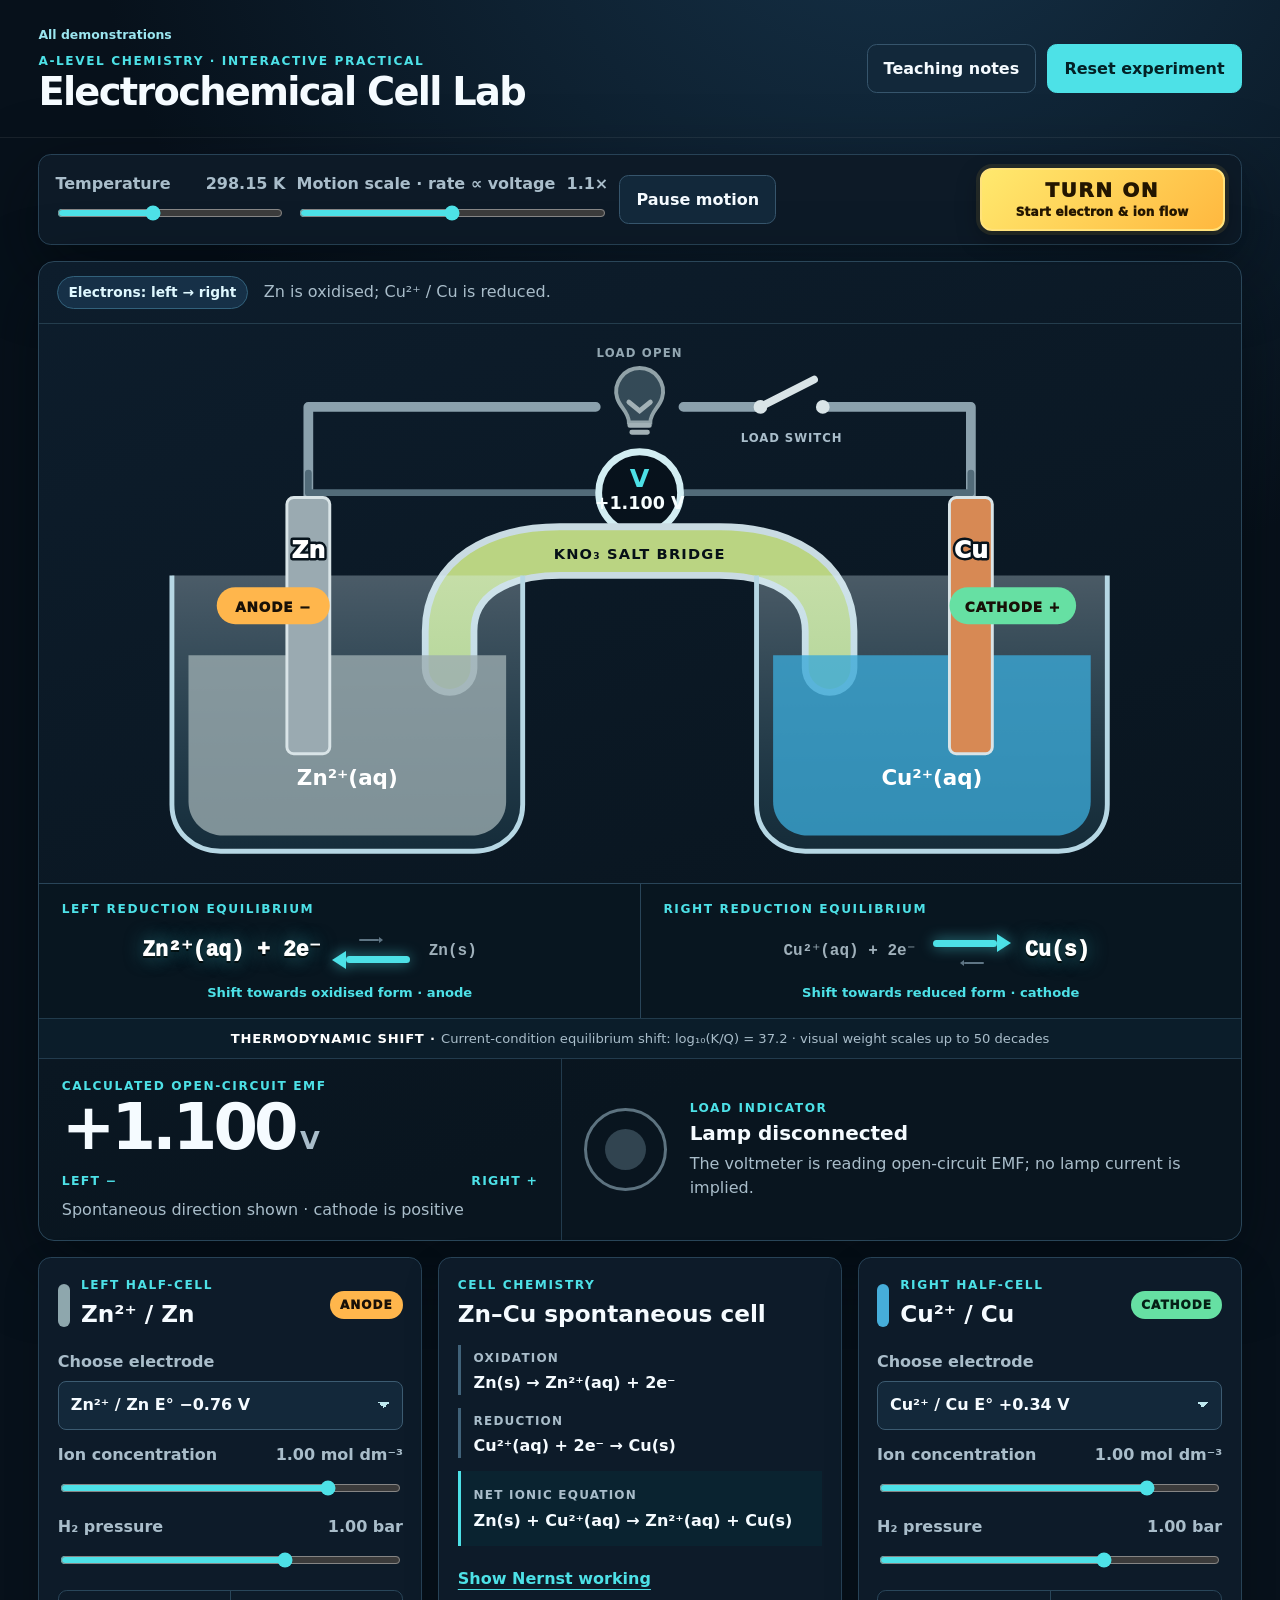
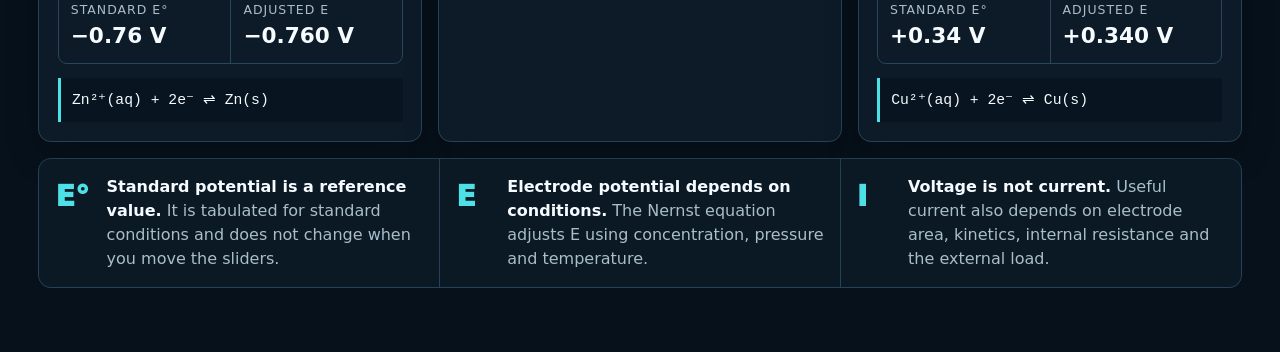
==== electrochemical-cells/index.html @ bd43c03f "Create Electrochemical Cell Lab section" ====
<!doctype html>
<html lang="en">
<head>
  <meta charset="utf-8">
  <meta name="viewport" content="width=device-width, initial-scale=1">
  <meta name="theme-color" content="#08131f">
  <title>Electrochemical Cell Lab</title>
  <meta name="description" content="Interactive A-level galvanic cell simulator with Nernst calculations and particle flow.">
  <link rel="stylesheet" href="styles.css?v=10">
</head>
<body>
  <a class="skip" href="#lab">Skip to simulator</a>
  <header class="topbar">
    <div>
      <a class="home-link" href="../">All demonstrations</a>
      <p class="eyebrow">A-level chemistry · interactive practical</p>
      <h1>Electrochemical Cell Lab</h1>
    </div>
    <div class="header-actions">
      <button class="button secondary" id="explainBtn" type="button" aria-haspopup="dialog">Teaching notes</button>
      <button class="button" id="resetBtn" type="button">Reset experiment</button>
    </div>
  </header>

  <main id="lab">
    <section class="control-strip" aria-label="Experiment controls">
      <label>Temperature <span><output id="tempOut">298.15</output> K</span>
        <input id="temperature" type="range" min="273.15" max="333.15" step="0.5" value="298.15">
      </label>
      <label>Motion scale · rate ∝ voltage <span><output id="speedOut">1.1×</output></span>
        <input id="speed" type="range" min="0.5" max="1.5" step="0.25" value="1">
      </label>
      <button class="button secondary" id="pauseBtn" type="button" aria-pressed="false">Pause motion</button>
      <button class="load-button" id="loadSwitch" type="button" aria-pressed="false">
        <span class="load-button-main">TURN ON</span>
        <span class="load-button-sub">Start electron &amp; ion flow</span>
      </button>
    </section>

    <section class="workspace" aria-label="Electrochemical cell experiment">
      <div class="bench-heading">
        <div class="status-pill" id="directionPill">Electrons: left → right</div>
        <p id="liveSummary" aria-live="polite">A spontaneous galvanic cell is ready.</p>
      </div>

      <div class="cell-stage">
        <svg id="cellSvg" viewBox="0 0 1200 570" role="img" aria-labelledby="svgTitle svgDesc">
          <title id="svgTitle">Interactive electrochemical cell diagram</title>
          <desc id="svgDesc">Two half-cells connected by an external wire, voltmeter, switchable lamp and salt bridge.</desc>
          <defs>
            <linearGradient id="glass" x1="0" y1="0" x2="0" y2="1"><stop offset="0" stop-color="#dff5ff" stop-opacity=".3"/><stop offset="1" stop-color="#66c5e3" stop-opacity=".12"/></linearGradient>
            <filter id="glow"><feGaussianBlur stdDeviation="14" result="blur"/><feMerge><feMergeNode in="blur"/><feMergeNode in="SourceGraphic"/></feMerge></filter>
          </defs>

          <path class="wire" d="M260 178 V82 H555"/>
          <path class="wire" d="M645 82 H720 M792 82 H940 V178"/>
          <g class="circuit-switch" id="circuitSwitch" aria-hidden="true">
            <circle cx="724" cy="82" r="7"/>
            <circle cx="788" cy="82" r="7"/>
            <path class="switch-blade" id="switchBlade" d="M724 82 L779 54"/>
            <text x="756" y="118">LOAD SWITCH</text>
          </g>
          <path class="meter-wire" d="M260 150 V170 H554 M646 170 H940 V150"/>
          <g class="meter" aria-label="Voltmeter">
            <circle cx="600" cy="170" r="42"/>
            <text x="600" y="164" class="meter-v">V</text>
            <text x="600" y="187" id="svgVoltage">+1.100 V</text>
          </g>

          <g class="lamp" id="lampGraphic" aria-label="Lamp load disconnected">
            <circle class="lamp-halo" cx="600" cy="82" r="53"/>
            <path class="lamp-bulb" d="M577 73a24 24 0 1 1 46 0c-3 10-12 14-12 25h-22c0-11-9-15-12-25Z"/>
            <path class="lamp-base" d="M590 101h20m-18 7h16"/>
            <path class="lamp-filament" d="m589 77 11 9 11-9"/>
            <text x="600" y="31" id="lampLabel">LOAD OPEN</text>
          </g>

          <g class="salt-bridge">
            <path d="M405 350v-38c0-55 50-82 113-82h164c63 0 113 27 113 82v38"/>
            <path class="bridge-inner" d="M405 350v-38c0-55 50-82 113-82h164c63 0 113 27 113 82v38"/>
            <text x="600" y="238">KNO₃ SALT BRIDGE</text>
          </g>

          <g id="leftCell" class="half-cell">
            <path class="beaker" d="M120 255v235c0 28 22 48 50 48h260c28 0 50-20 50-48V255"/>
            <path class="solution left-solution" d="M137 337h326v150c0 20-16 35-36 35H173c-20 0-36-15-36-35Z"/>
            <g class="she-visual" id="leftSHE" hidden aria-label="Hydrogen gas tube, platinum electrode and hydrogen bubbles">
              <path class="gas-chamber" d="M216 175h88v210l-14 16v36h-60v-36l-14-16Z"/>
              <path class="gas-inlet" d="M260 175v-48q0-16 16-16h39"/>
              <text class="gas-label" x="324" y="118">H₂(g)</text>
              <g class="hydrogen-bubbles">
                <circle class="bubble" cx="229" cy="421" r="7"/><circle class="bubble" cx="224" cy="396" r="5"/><circle class="bubble" cx="231" cy="369" r="4"/><circle class="bubble" cx="291" cy="422" r="8"/><circle class="bubble" cx="296" cy="392" r="6"/><circle class="bubble" cx="290" cy="362" r="4"/>
              </g>
            </g>
            <rect class="electrode" id="leftElectrode" x="238" y="175" width="44" height="263" rx="7"/>
            <text class="electrode-label" id="leftSymbol" x="260" y="237">Zn</text>
            <text class="solution-label" id="leftSolutionLabel" x="300" y="470">Zn²⁺(aq)</text>
            <g class="role-badge" id="leftRole"><rect x="166" y="267" width="116" height="38" rx="19"/><text x="224" y="292">ANODE −</text></g>
          </g>
          <g id="rightCell" class="half-cell">
            <path class="beaker" d="M720 255v235c0 28 22 48 50 48h260c28 0 50-20 50-48V255"/>
            <path class="solution right-solution" d="M737 337h326v150c0 20-16 35-36 35H773c-20 0-36-15-36-35Z"/>
            <g class="she-visual" id="rightSHE" hidden aria-label="Hydrogen gas tube, platinum electrode and hydrogen bubbles">
              <path class="gas-chamber" d="M896 175h88v210l-14 16v36h-60v-36l-14-16Z"/>
              <path class="gas-inlet" d="M940 175v-48q0-16-16-16h-39"/>
              <text class="gas-label" x="876" y="118">H₂(g)</text>
              <g class="hydrogen-bubbles">
                <circle class="bubble" cx="909" cy="421" r="7"/><circle class="bubble" cx="904" cy="396" r="5"/><circle class="bubble" cx="911" cy="369" r="4"/><circle class="bubble" cx="971" cy="422" r="8"/><circle class="bubble" cx="976" cy="392" r="6"/><circle class="bubble" cx="970" cy="362" r="4"/>
              </g>
            </g>
            <rect class="electrode" id="rightElectrode" x="918" y="175" width="44" height="263" rx="7"/>
            <text class="electrode-label" id="rightSymbol" x="940" y="237">Cu</text>
            <text class="solution-label" id="rightSolutionLabel" x="900" y="470">Cu²⁺(aq)</text>
            <g class="role-badge cathode" id="rightRole"><rect x="918" y="267" width="130" height="38" rx="19"/><text x="983" y="292">CATHODE +</text></g>
          </g>

          <g id="particles" aria-hidden="true"></g>
        </svg>
      </div>

      <div class="equilibrium-strip" aria-label="Half-cell equilibrium directions">
        <article class="half-equilibrium shift-left" id="leftEquilibrium">
          <p class="eyebrow">Left reduction equilibrium</p>
          <div class="eq-line">
            <span class="eq-side eq-oxidised" id="leftOxidised">Zn²⁺(aq) + 2e⁻</span>
            <span class="eq-arrows" aria-hidden="true"><span class="eq-arrow forward"><span class="arrow-shaft"></span><span class="arrow-head"></span></span><span class="eq-arrow reverse"><span class="arrow-head"></span><span class="arrow-shaft"></span></span></span>
            <span class="eq-side eq-reduced" id="leftReduced">Zn(s)</span>
          </div>
          <p class="shift-label" id="leftShiftLabel">Shift towards oxidised form · anode</p>
        </article>
        <article class="half-equilibrium shift-right" id="rightEquilibrium">
          <p class="eyebrow">Right reduction equilibrium</p>
          <div class="eq-line">
            <span class="eq-side eq-oxidised" id="rightOxidised">Cu²⁺(aq) + 2e⁻</span>
            <span class="eq-arrows" aria-hidden="true"><span class="eq-arrow forward"><span class="arrow-shaft"></span><span class="arrow-head"></span></span><span class="eq-arrow reverse"><span class="arrow-head"></span><span class="arrow-shaft"></span></span></span>
            <span class="eq-side eq-reduced" id="rightReduced">Cu(s)</span>
          </div>
          <p class="shift-label" id="rightShiftLabel">Shift towards reduced form · cathode</p>
        </article>
        <p class="equilibrium-scale" id="equilibriumScale">Current-condition equilibrium shift: log₁₀(K/Q) = 37.2 · visual weight scales up to 50 decades</p>
      </div>

      <div class="readout-grid">
        <article class="voltage-card">
          <p class="eyebrow">Calculated open-circuit EMF</p>
          <div class="big-voltage"><span id="polarity">+</span><output id="voltage">1.103</output><small>V</small></div>
          <div class="terminal-row"><span id="leftTerminal">LEFT −</span><span id="rightTerminal">RIGHT +</span></div>
          <p id="cellCondition">Spontaneous as drawn · cathode is positive</p>
        </article>
        <article class="lamp-card" id="lampCard">
          <div class="mini-lamp" aria-hidden="true"><span></span></div>
          <div><p class="eyebrow">Load indicator</p><strong id="lampState">Lamp disconnected</strong><p id="lampNote">The voltmeter is reading open-circuit EMF; no lamp current is implied.</p></div>
        </article>
      </div>
    </section>

    <section class="setup-grid" aria-label="Half-cell settings">
      <article class="panel electrode-panel" id="leftPanel">
        <div class="panel-title"><span class="side-dot left"></span><div><p class="eyebrow">Left half-cell</p><h2 id="leftTitle">Zn²⁺ / Zn</h2></div><span class="role-chip" id="leftChip">Anode</span></div>
        <label>Choose electrode<select id="leftSelect"></select></label>
        <label id="leftConcWrap">Ion concentration <span><output id="leftConcOut">1.00</output> mol dm⁻³</span><input id="leftConc" type="range" min="-4" max="1" step="0.05" value="0"></label>
        <label id="leftPressureWrap" hidden>H₂ pressure <span><output id="leftPressureOut">1.00</output> bar</span><input id="leftPressure" type="range" min="-2" max="1" step="0.05" value="0"></label>
        <dl class="chem-data"><div><dt>Standard E°</dt><dd id="leftE0">−0.76 V</dd></div><div><dt>Adjusted E</dt><dd id="leftE">−0.760 V</dd></div></dl>
        <p class="half-equation" id="leftEquation">Zn²⁺ + 2e⁻ ⇌ Zn(s)</p>
        <p class="practical-warning" id="leftWarning" hidden></p>
      </article>

      <article class="panel equation-panel">
        <p class="eyebrow">Cell chemistry</p>
        <h2 id="reactionTitle">Zinc–copper cell</h2>
        <div class="equation-block"><span>Oxidation</span><p id="oxidationEq">Zn(s) → Zn²⁺(aq) + 2e⁻</p></div>
        <div class="equation-block"><span>Reduction</span><p id="reductionEq">Cu²⁺(aq) + 2e⁻ → Cu(s)</p></div>
        <div class="equation-block net"><span>Net ionic equation</span><p id="netEq">Zn(s) + Cu²⁺(aq) → Zn²⁺(aq) + Cu(s)</p></div>
        <button class="text-button" id="toggleWorking" type="button" aria-expanded="false">Show Nernst working</button>
        <div id="working" class="working" hidden></div>
      </article>

      <article class="panel electrode-panel" id="rightPanel">
        <div class="panel-title"><span class="side-dot right"></span><div><p class="eyebrow">Right half-cell</p><h2 id="rightTitle">Cu²⁺ / Cu</h2></div><span class="role-chip cathode" id="rightChip">Cathode</span></div>
        <label>Choose electrode<select id="rightSelect"></select></label>
        <label id="rightConcWrap">Ion concentration <span><output id="rightConcOut">1.00</output> mol dm⁻³</span><input id="rightConc" type="range" min="-4" max="1" step="0.05" value="0"></label>
        <label id="rightPressureWrap" hidden>H₂ pressure <span><output id="rightPressureOut">1.00</output> bar</span><input id="rightPressure" type="range" min="-2" max="1" step="0.05" value="0"></label>
        <dl class="chem-data"><div><dt>Standard E°</dt><dd id="rightE0">+0.34 V</dd></div><div><dt>Adjusted E</dt><dd id="rightE">+0.340 V</dd></div></dl>
        <p class="half-equation" id="rightEquation">Cu²⁺ + 2e⁻ ⇌ Cu(s)</p>
        <p class="practical-warning" id="rightWarning" hidden></p>
      </article>
    </section>

    <section class="concept-band">
      <div><span class="concept-number">E°</span><p><strong>Standard potential is a reference value.</strong> It is tabulated for standard conditions and does not change when you move the sliders.</p></div>
      <div><span class="concept-number">E</span><p><strong>Electrode potential depends on conditions.</strong> The Nernst equation adjusts E using concentration, pressure and temperature.</p></div>
      <div><span class="concept-number">I</span><p><strong>Voltage is not current.</strong> Useful current also depends on electrode area, kinetics, internal resistance and the external load.</p></div>
    </section>
  </main>

  <dialog id="explainDialog">
    <div class="dialog-head"><div><p class="eyebrow">Teacher overlay</p><h2>How to read the model</h2></div><button id="closeDialog" class="icon-button" aria-label="Close teaching notes">×</button></div>
    <div class="dialog-grid">
      <section><h3>What students should notice</h3><ul><li>The half-cell with the more positive reduction potential is the cathode.</li><li>Oxidation occurs at the anode; electrons leave it through the wire.</li><li>Salt-bridge cations migrate toward the cathode and anions toward the anode to maintain electrical neutrality.</li><li>Changing concentration changes E, not the tabulated E°.</li></ul></section>
      <section><h3>Assumptions</h3><ul><li>Concentration is used as an approximation to activity.</li><li>Pure solids have unit activity and gases behave ideally.</li><li>Liquid-junction potential, internal resistance and kinetic overpotential are not modeled.</li><li>The displayed EMF is the reversible, open-circuit value.</li><li>Na, Ca and K couples are reference data only: those metals react with water, so the pictured aqueous half-cell is not experimentally viable.</li></ul></section>
      <section><h3>Good discussion prompt</h3><p>“If the voltmeter reads 1.10 V, will this lamp definitely glow?”</p><p><strong>No.</strong> Voltage is the energy transferred per coulomb. It does not tell us how many coulombs per second the cell can deliver.</p></section>
      <section><h3>Sign convention</h3><p>E<sub>cell</sub> = E<sub>cathode</sub> − E<sub>anode</sub>, using reduction potentials for both. The simulation always reports the spontaneous direction, so the magnitude is non-negative.</p></section>
    </div>
  </dialog>

  <script src="app.js?v=10"></script>
</body>
</html>
---- electrochemical-cells/styles.css ----
:root{color-scheme:dark;--bg:#07111b;--panel:#0d1b29;--panel2:#102335;--ink:#f5fbff;--muted:#a9bdca;--cyan:#4de1e7;--blue:#3da8ff;--orange:#ffb64c;--red:#ff6b67;--green:#66e0a3;--line:#274256;--shadow:0 24px 70px #02070b80;font-family:Inter,ui-sans-serif,system-ui,-apple-system,BlinkMacSystemFont,"Segoe UI",sans-serif}
*{box-sizing:border-box}html{scroll-behavior:smooth}body{margin:0;background:radial-gradient(circle at 70% -10%,#16334a 0,transparent 35%),var(--bg);color:var(--ink);font-size:16px;line-height:1.5}.skip{position:fixed;left:1rem;top:-5rem;background:#fff;color:#000;padding:.8rem 1rem;z-index:30}.skip:focus{top:1rem}.home-link{display:inline-block;margin:0 0 .4rem;color:#9be6f0;font-size:.78rem;font-weight:850;text-decoration:none}.home-link:hover,.home-link:focus-visible{color:#fff;text-decoration:underline;text-underline-offset:3px}button,input,select{font:inherit}button{cursor:pointer}.topbar{max-width:1600px;margin:auto;padding:1.4rem clamp(1rem,3vw,3rem);display:flex;align-items:center;justify-content:space-between;border-bottom:1px solid #ffffff12}.topbar h1{font-size:clamp(1.75rem,3vw,3rem);line-height:1.05;margin:.15rem 0;letter-spacing:-.045em}.eyebrow{margin:0;color:var(--cyan);font-weight:800;text-transform:uppercase;letter-spacing:.13em;font-size:.76rem}.header-actions,.control-strip{display:flex;gap:.7rem;align-items:center}.button{border:1px solid var(--cyan);background:var(--cyan);color:#032126;padding:.72rem 1rem;border-radius:.6rem;font-weight:800}.button:hover{filter:brightness(1.1)}.button:focus-visible,.text-button:focus-visible,.icon-button:focus-visible,.load-button:focus-visible,select:focus-visible,input:focus-visible{outline:3px solid #fff;outline-offset:3px}.button.secondary{background:#12283a;color:var(--ink);border-color:#36556c}main{max-width:1600px;margin:auto;padding:1rem clamp(1rem,3vw,3rem) 4rem}.control-strip{background:#0d1a27;border:1px solid var(--line);padding:.8rem 1rem;border-radius:.8rem;margin-bottom:1rem;flex-wrap:wrap;box-shadow:var(--shadow)}.control-strip label{min-width:230px;display:grid;grid-template-columns:1fr auto;align-items:center;gap:.2rem .7rem;color:var(--muted);font-weight:700}.control-strip input[type=range]{grid-column:1/-1}.load-button{margin-left:auto;min-width:245px;border:2px solid #ffe27b;background:linear-gradient(135deg,#ffe96e,#ffb83f);color:#241600;border-radius:.75rem;padding:.65rem 1.25rem;box-shadow:0 0 0 4px #ffcf4a18,0 8px 24px #0005;font-weight:950;text-align:center;line-height:1.05}.load-button:hover{filter:brightness(1.08);transform:translateY(-1px)}.load-button[aria-pressed=true]{background:linear-gradient(135deg,#ff8277,#ffab69);border-color:#ffb3a9}.load-button-main{display:block;font-size:1.25rem;letter-spacing:.08em}.load-button-sub{display:block;font-size:.75rem;margin-top:.3rem;letter-spacing:.02em}.workspace{border:1px solid #2a4659;border-radius:1rem;background:linear-gradient(160deg,#0d1d2c,#09151f 75%);overflow:hidden;box-shadow:var(--shadow)}.bench-heading{padding:.85rem 1.1rem;display:flex;align-items:center;gap:1rem;border-bottom:1px solid #243d4d}.bench-heading p{margin:0;color:var(--muted)}.status-pill{background:#163047;color:#dff8ff;border:1px solid #32617b;padding:.35rem .65rem;border-radius:999px;font-size:.86rem;font-weight:800}.cell-stage{padding:.2rem 1rem 0;overflow:hidden}.cell-stage svg{width:100%;height:auto;max-height:610px;display:block}.wire,.meter-wire{fill:none;stroke:#8ba1ad;stroke-width:10;stroke-linecap:round;stroke-linejoin:round}.meter-wire{stroke:#526b79;stroke-width:7}.circuit-switch circle{fill:#d9e4e7}.circuit-switch .switch-blade{stroke:#d9e4e7;stroke-width:8;stroke-linecap:round;transition:.25s}.circuit-switch text{fill:#a9bdca;text-anchor:middle;font-size:12px;font-weight:900;letter-spacing:.08em}.meter circle{fill:#07121c;stroke:#d2edf2;stroke-width:7}.meter text{text-anchor:middle;fill:#f7feff;font-weight:800;font-size:18px}.meter .meter-v{font-size:26px;fill:var(--cyan)}.lamp-halo{fill:transparent}.lamp-bulb{fill:#344a57;stroke:#91a2a8;stroke-width:4}.lamp-base,.lamp-filament{fill:none;stroke:#a2b1b6;stroke-width:5;stroke-linecap:round}.lamp text{text-anchor:middle;fill:#93a7b2;font-size:12px;font-weight:900;letter-spacing:.1em}.lamp.on .lamp-halo{fill:#ffce57;opacity:.35;filter:url(#glow)}.lamp.on .lamp-bulb{fill:#ffe394;stroke:#fff5c1}.lamp.on .lamp-filament{stroke:#fff}.lamp.on text{fill:#ffd268}.salt-bridge>path:first-child{fill:none;stroke:#c9dbe2;stroke-width:57;stroke-linecap:round}.salt-bridge .bridge-inner{fill:none;stroke:#b5d25d;stroke-width:43;stroke-linecap:round;opacity:.72}.salt-bridge text{fill:#061017;text-anchor:middle;font-weight:900;font-size:15px;letter-spacing:.08em}.beaker{fill:url(#glass);stroke:#b6d7e4;stroke-width:5;stroke-linejoin:round}.solution{opacity:.78}.left-solution{fill:#8ea7ad}.right-solution{fill:#46aeda}.electrode{fill:#9aaab1;stroke:#d9e4e7;stroke-width:3}.electrode-label{fill:#fff;text-anchor:middle;font-size:24px;font-weight:950;paint-order:stroke;stroke:#07131c;stroke-width:5px;stroke-linejoin:round}.solution-label{fill:#fff;text-anchor:middle;font-size:22px;font-weight:900}.role-badge rect{fill:#ffb64c}.role-badge text{fill:#181007;text-anchor:middle;font-size:14px;font-weight:950;letter-spacing:.06em}.role-badge.cathode rect{fill:#66e0a3}.migration-label{fill:#edfaff;text-anchor:middle;font-weight:900;font-size:16px}.particle-electron{fill:#ffe96b;stroke:#5d4b00;stroke-width:2}.particle-cation{fill:#61d3ff;stroke:#07131c;stroke-width:2}.particle-anion{fill:#ff7b9f;stroke:#07131c;stroke-width:2}.particle-text{font-size:11px;font-weight:950;fill:#07131c;text-anchor:middle;dominant-baseline:middle}.readout-grid{display:grid;grid-template-columns:1fr 1.3fr;border-top:1px solid #223b4d}.readout-grid article{padding:1.1rem 1.4rem}.voltage-card{border-right:1px solid #223b4d}.big-voltage{font-size:clamp(2.5rem,5vw,4.8rem);line-height:1;font-variant-numeric:tabular-nums;font-weight:900;letter-spacing:-.06em}.big-voltage small{font-size:.4em;color:var(--muted);margin-left:.2em}.terminal-row{display:flex;justify-content:space-between;color:var(--cyan);font-size:.78rem;font-weight:900;letter-spacing:.1em;margin-top:.8rem}.voltage-card>p:last-child{margin:.5rem 0 0;color:var(--muted)}.lamp-card{display:flex;align-items:center;gap:1.4rem}.mini-lamp{width:5.2rem;height:5.2rem;flex:0 0 auto;border:3px solid #5d7380;border-radius:50%;display:grid;place-items:center}.mini-lamp span{width:2.6rem;height:2.6rem;border-radius:50%;background:#314450}.lamp-card strong{display:block;font-size:1.25rem}.lamp-card p:last-child{margin:.25rem 0 0;color:var(--muted);max-width:60ch}.lamp-card.active .mini-lamp{border-color:#ffe88d;box-shadow:0 0 45px #ffd34e66}.lamp-card.active .mini-lamp span{background:#ffe9a5;box-shadow:0 0 25px #ffd34e}.setup-grid{display:grid;grid-template-columns:1fr 1.05fr 1fr;gap:1rem;margin-top:1rem}.panel{background:var(--panel);border:1px solid var(--line);border-radius:.8rem;padding:1.15rem;box-shadow:0 14px 35px #0003}.panel-title{display:flex;align-items:center;gap:.7rem;margin-bottom:1rem}.panel-title h2,.equation-panel h2{margin:.15rem 0;font-size:1.45rem}.panel-title .role-chip{margin-left:auto}.side-dot{width:.75rem;height:2.7rem;border-radius:1rem;background:#8ea7ad}.side-dot.right{background:#46aeda}.role-chip{background:#ffb64c;color:#191007;font-size:.75rem;font-weight:950;text-transform:uppercase;letter-spacing:.08em;border-radius:999px;padding:.32rem .65rem}.role-chip.cathode{background:var(--green);color:#052016}.electrode-panel>label{display:grid;grid-template-columns:1fr auto;gap:.4rem .8rem;color:var(--muted);font-weight:750;margin-top:.85rem}.electrode-panel select,.electrode-panel input{grid-column:1/-1}.electrode-panel select{appearance:none;background-color:#13283a;background-image:linear-gradient(45deg,transparent 50%,#bfe9f0 50%),linear-gradient(135deg,#bfe9f0 50%,transparent 50%);background-position:calc(100% - 18px) 50%,calc(100% - 12px) 50%;background-size:6px 6px,6px 6px;background-repeat:no-repeat;color:var(--ink);border:1px solid #3c5b71;border-radius:.5rem;padding:.72rem 2.5rem .72rem .75rem}.chem-data{display:grid;grid-template-columns:1fr 1fr;margin:1rem 0 0;border:1px solid #29465a;border-radius:.55rem;overflow:hidden}.chem-data div{padding:.65rem .75rem}.chem-data div+div{border-left:1px solid #29465a}.chem-data dt{color:var(--muted);font-size:.78rem;text-transform:uppercase;letter-spacing:.08em}.chem-data dd{margin:0;font-weight:900;font-size:1.35rem;font-variant-numeric:tabular-nums}.half-equation{background:#08141f;border-left:3px solid var(--cyan);padding:.7rem;margin:.9rem 0 0;font-family:ui-monospace,SFMono-Regular,Menlo,monospace;font-size:.92rem}.practical-warning{background:#382514;border:1px solid #9b6631;color:#ffe0b6;padding:.65rem .75rem;border-radius:.45rem;margin:.7rem 0 0;font-size:.86rem;font-weight:750}.equation-block{margin:.8rem 0;border-left:3px solid #406279;padding-left:.8rem}.equation-block span{color:var(--muted);font-size:.75rem;font-weight:900;text-transform:uppercase;letter-spacing:.1em}.equation-block p{margin:.15rem 0;font-weight:800}.equation-block.net{border-color:var(--cyan);background:#0a2330;padding:.7rem .8rem}.text-button{background:transparent;color:var(--cyan);font-weight:900;border:0;padding:.5rem 0;text-decoration:underline;text-underline-offset:.3em}.working{background:#06121b;border:1px solid #284254;border-radius:.5rem;padding:.8rem;font-family:ui-monospace,SFMono-Regular,Menlo,monospace;font-size:.86rem;color:#d7e9ef}.working p{margin:.3rem 0}.concept-band{display:grid;grid-template-columns:repeat(3,1fr);gap:1px;background:var(--line);border:1px solid var(--line);border-radius:.8rem;overflow:hidden;margin-top:1rem}.concept-band>div{background:#0b1925;padding:1rem;display:flex;gap:.8rem;align-items:flex-start}.concept-band p{margin:0;color:var(--muted)}.concept-band strong{color:var(--ink)}.concept-number{font-size:1.8rem;font-weight:950;color:var(--cyan);min-width:2.4rem}dialog{width:min(950px,calc(100% - 2rem));background:#0d1b29;color:var(--ink);border:1px solid #3b5e73;border-radius:1rem;padding:1.3rem;box-shadow:0 30px 100px #000c}dialog::backdrop{background:#01070cd9;backdrop-filter:blur(5px)}.dialog-head{display:flex;justify-content:space-between;align-items:flex-start}.dialog-head h2{margin:.15rem 0;font-size:2rem}.icon-button{background:#1b3345;color:#fff;border:1px solid #47677a;border-radius:50%;width:2.6rem;height:2.6rem;font-size:1.7rem}.dialog-grid{display:grid;grid-template-columns:1fr 1fr;gap:1rem}.dialog-grid section{background:#081722;border:1px solid #284354;padding:1rem;border-radius:.65rem}.dialog-grid h3{margin:0 0 .4rem;color:var(--cyan)}.dialog-grid ul{padding-left:1.2rem;margin:.4rem 0}.dialog-grid p{color:var(--muted)}input[type=range]{accent-color:var(--cyan);min-height:1.5rem}@media(max-width:1000px){.setup-grid{grid-template-columns:1fr 1fr}.equation-panel{grid-column:1/-1;grid-row:2}.concept-band{grid-template-columns:1fr}.topbar{align-items:flex-start}.header-actions{flex-direction:column;align-items:stretch}.cell-stage{overflow-x:auto}.cell-stage svg{min-width:850px}.load-button{margin-left:0;min-width:220px}}@media(max-width:680px){.topbar{display:block}.header-actions{margin-top:1rem;flex-direction:row}.control-strip{display:grid}.setup-grid,.readout-grid,.dialog-grid{grid-template-columns:1fr}.equation-panel{grid-column:auto;grid-row:auto}.voltage-card{border-right:0;border-bottom:1px solid #223b4d}.bench-heading{display:block}.status-pill{display:inline-block;margin-bottom:.4rem}.lamp-card{align-items:flex-start}.header-actions .button{flex:1}.concept-band>div{display:block}.concept-number{display:block;margin-bottom:.3rem}.load-button{width:100%;margin:0}}
@media(prefers-reduced-motion:reduce){*{scroll-behavior:auto!important;transition:none!important}}
.equilibrium-strip{display:grid;grid-template-columns:1fr 1fr;border-top:1px solid #294559;background:#081620}.half-equilibrium{padding:1rem 1.4rem}.half-equilibrium+ .half-equilibrium{border-left:1px solid #294559}.eq-line{display:grid;grid-template-columns:minmax(0,1fr) 3.7rem minmax(0,.75fr);align-items:center;gap:.45rem;margin:.5rem 0 .35rem;min-height:3.2rem;font-family:ui-monospace,SFMono-Regular,Menlo,monospace}.eq-side{font-size:clamp(.9rem,1.3vw,1.15rem);transition:font-weight .2s,color .2s}.eq-oxidised{text-align:right}.eq-reduced{text-align:left}.eq-arrows{display:grid;place-items:center;line-height:.6;color:#617b8c}.eq-arrow{display:block;transition:font-size .2s,color .2s,text-shadow .2s}.shift-left .reverse,.shift-right .forward{color:var(--cyan);text-shadow:0 0 15px #4de1e766}.shift-left .eq-oxidised,.shift-right .eq-reduced{color:#fff}.balanced .eq-arrow{color:var(--cyan)}.shift-label{margin:0;text-align:center;color:var(--cyan);font-size:.82rem;font-weight:850}.equilibrium-scale{grid-column:1/-1;margin:0;padding:.6rem 1rem;text-align:center;border-top:1px solid #213b4c;background:#0b1d2a;color:var(--muted);font-size:.82rem}.equilibrium-scale::before{content:"THERMODYNAMIC BIAS · ";color:#fff;font-weight:900;letter-spacing:.06em}@media(max-width:760px){.equilibrium-strip{grid-template-columns:1fr}.half-equilibrium+ .half-equilibrium{border-left:0;border-top:1px solid #294559}.eq-line{grid-template-columns:minmax(0,1fr) 3.5rem minmax(0,.8fr)}.equilibrium-scale{grid-column:1}}
.eq-line{grid-template-columns:minmax(0,1fr) 6.3rem minmax(0,.75fr);overflow:visible}.eq-side{display:inline-block;transition:font-size .25s,font-weight .25s,transform .25s,color .25s,text-shadow .25s;transform-origin:center}.eq-side:not(.favoured){color:#9fb0ba}.eq-side.favoured{color:#fff;text-shadow:0 0 18px #4de1e788,0 2px 0 #000}.eq-arrows{width:6.3rem;gap:.28rem}.eq-arrow{--arrow-width:1.25rem;--arrow-thickness:2px;display:flex;align-items:center;justify-content:center;min-height:.75rem;width:100%;color:#5f7584;filter:none;transition:color .25s,filter .25s}.arrow-shaft{display:block;width:var(--arrow-width);height:var(--arrow-thickness);background:currentColor;border-radius:999px;transition:width .3s,height .3s}.arrow-head{display:block;font-size:calc(var(--arrow-thickness) * 2.1);line-height:.6;transition:font-size .3s}.shift-left .reverse,.shift-right .forward{color:var(--cyan);filter:drop-shadow(0 0 7px #4de1e799)}.balanced .eq-arrow{color:var(--cyan)}@media(max-width:760px){.eq-line{grid-template-columns:minmax(0,1fr) 5.6rem minmax(0,.8fr)}.eq-arrows{width:5.6rem}}
.eq-arrow{--arrow-head-size:3px}.arrow-head{display:block;width:0;height:0;font-size:0;line-height:0;transition:border-width .3s}.forward .arrow-head{border-top:var(--arrow-head-size) solid transparent;border-bottom:var(--arrow-head-size) solid transparent;border-left:calc(var(--arrow-head-size) * 1.55) solid currentColor}.reverse .arrow-head{border-top:var(--arrow-head-size) solid transparent;border-bottom:var(--arrow-head-size) solid transparent;border-right:calc(var(--arrow-head-size) * 1.55) solid currentColor}
.gas-tube{fill:none;stroke:#e9f8ff;stroke-opacity:.82;stroke-width:13;stroke-linecap:round;stroke-linejoin:round}.gas-tube::after{content:""}.gas-label{fill:#fff;text-anchor:middle;font-size:16px;font-weight:950;paint-order:stroke;stroke:#07131c;stroke-width:4px}.bubble{fill:#dff9ff;fill-opacity:.42;stroke:#f4fdff;stroke-width:2;animation:h2-rise 2.4s infinite ease-in}.bubble.b2{animation-delay:-.6s}.bubble.b3{animation-delay:-1.2s}.bubble.b4{animation-delay:-1.8s}.platinum-texture{fill:#07131c;opacity:.65}.motion-paused .bubble{animation-play-state:paused}@keyframes h2-rise{0%{transform:translateY(20px) scale(.7);opacity:0}25%{opacity:1}100%{transform:translateY(-70px) scale(1.25);opacity:0}}@media(prefers-reduced-motion:reduce){.bubble{animation:none;opacity:.8}}
.gas-chamber{fill:#dff8ff;fill-opacity:.14;stroke:#e9f8ff;stroke-opacity:.8;stroke-width:8;stroke-linejoin:round}.gas-inlet{fill:none;stroke:#e9f8ff;stroke-opacity:.9;stroke-width:10;stroke-linecap:round;stroke-linejoin:round}.bubble{fill:#e9fbff;fill-opacity:.48;stroke:#fff;stroke-width:2.5;animation:none}.motion-paused .bubble{animation-play-state:initial}
.equilibrium-scale::before{content:"THERMODYNAMIC SHIFT · "}
.particle-metal-ion{stroke:#fff;stroke-width:2.5;filter:drop-shadow(0 0 5px #ffffff55)}.deposit-flash{stroke:#fff;stroke-width:2;filter:drop-shadow(0 0 7px #ffffffaa)}
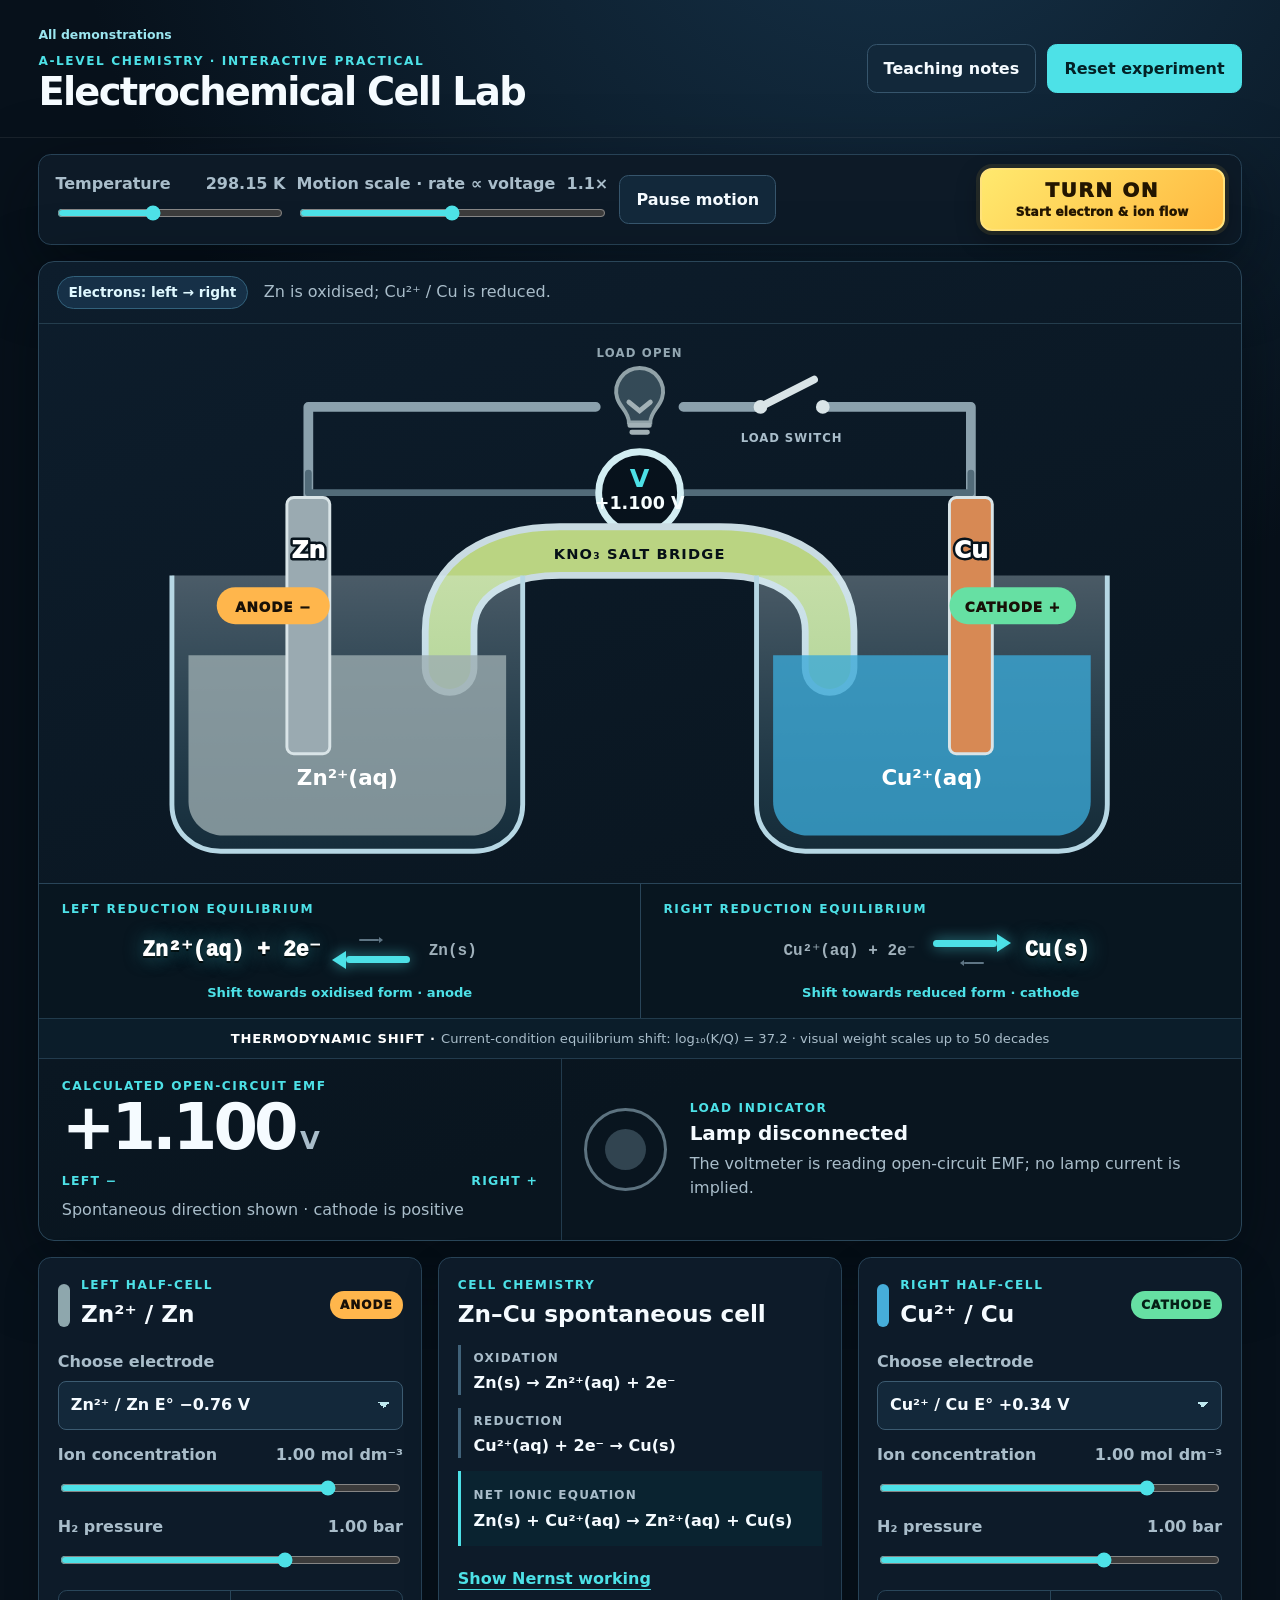
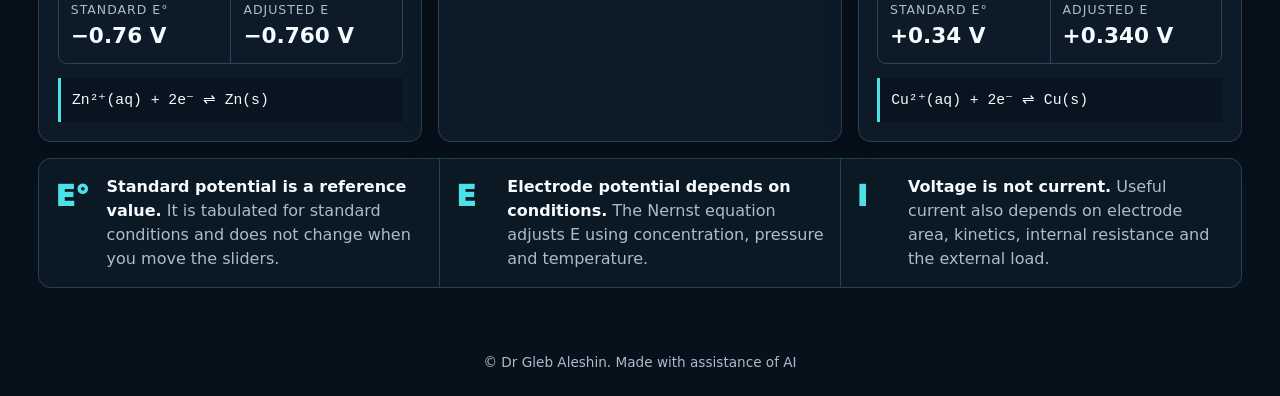
==== commit 790622a8: "Publish the Metallic Bonding Lab and update site credits" ====
--- a/electrochemical-cells/index.html
+++ b/electrochemical-cells/index.html
@@ -6,7 +6,7 @@
   <meta name="theme-color" content="#08131f">
   <title>Electrochemical Cell Lab</title>
   <meta name="description" content="Interactive A-level galvanic cell simulator with Nernst calculations and particle flow.">
-  <link rel="stylesheet" href="styles.css?v=10">
+  <link rel="stylesheet" href="styles.css?v=11">
 </head>
 <body>
   <a class="skip" href="#lab">Skip to simulator</a>
@@ -193,6 +193,8 @@
     </section>
   </main>
 
+  <footer class="site-credit">© Dr Gleb Aleshin. Made with assistance of AI</footer>
+
   <dialog id="explainDialog">
     <div class="dialog-head"><div><p class="eyebrow">Teacher overlay</p><h2>How to read the model</h2></div><button id="closeDialog" class="icon-button" aria-label="Close teaching notes">×</button></div>
     <div class="dialog-grid">
--- a/electrochemical-cells/styles.css
+++ b/electrochemical-cells/styles.css
@@ -8,3 +8,12 @@
 .gas-chamber{fill:#dff8ff;fill-opacity:.14;stroke:#e9f8ff;stroke-opacity:.8;stroke-width:8;stroke-linejoin:round}.gas-inlet{fill:none;stroke:#e9f8ff;stroke-opacity:.9;stroke-width:10;stroke-linecap:round;stroke-linejoin:round}.bubble{fill:#e9fbff;fill-opacity:.48;stroke:#fff;stroke-width:2.5;animation:none}.motion-paused .bubble{animation-play-state:initial}
 .equilibrium-scale::before{content:"THERMODYNAMIC SHIFT · "}
 .particle-metal-ion{stroke:#fff;stroke-width:2.5;filter:drop-shadow(0 0 5px #ffffff55)}.deposit-flash{stroke:#fff;stroke-width:2;filter:drop-shadow(0 0 7px #ffffffaa)}
+
+.site-credit {
+  max-width: 1600px;
+  margin: 0 auto;
+  padding: 0 clamp(1rem, 3vw, 3rem) 1.5rem;
+  color: var(--muted);
+  font-size: .85rem;
+  text-align: center;
+}
